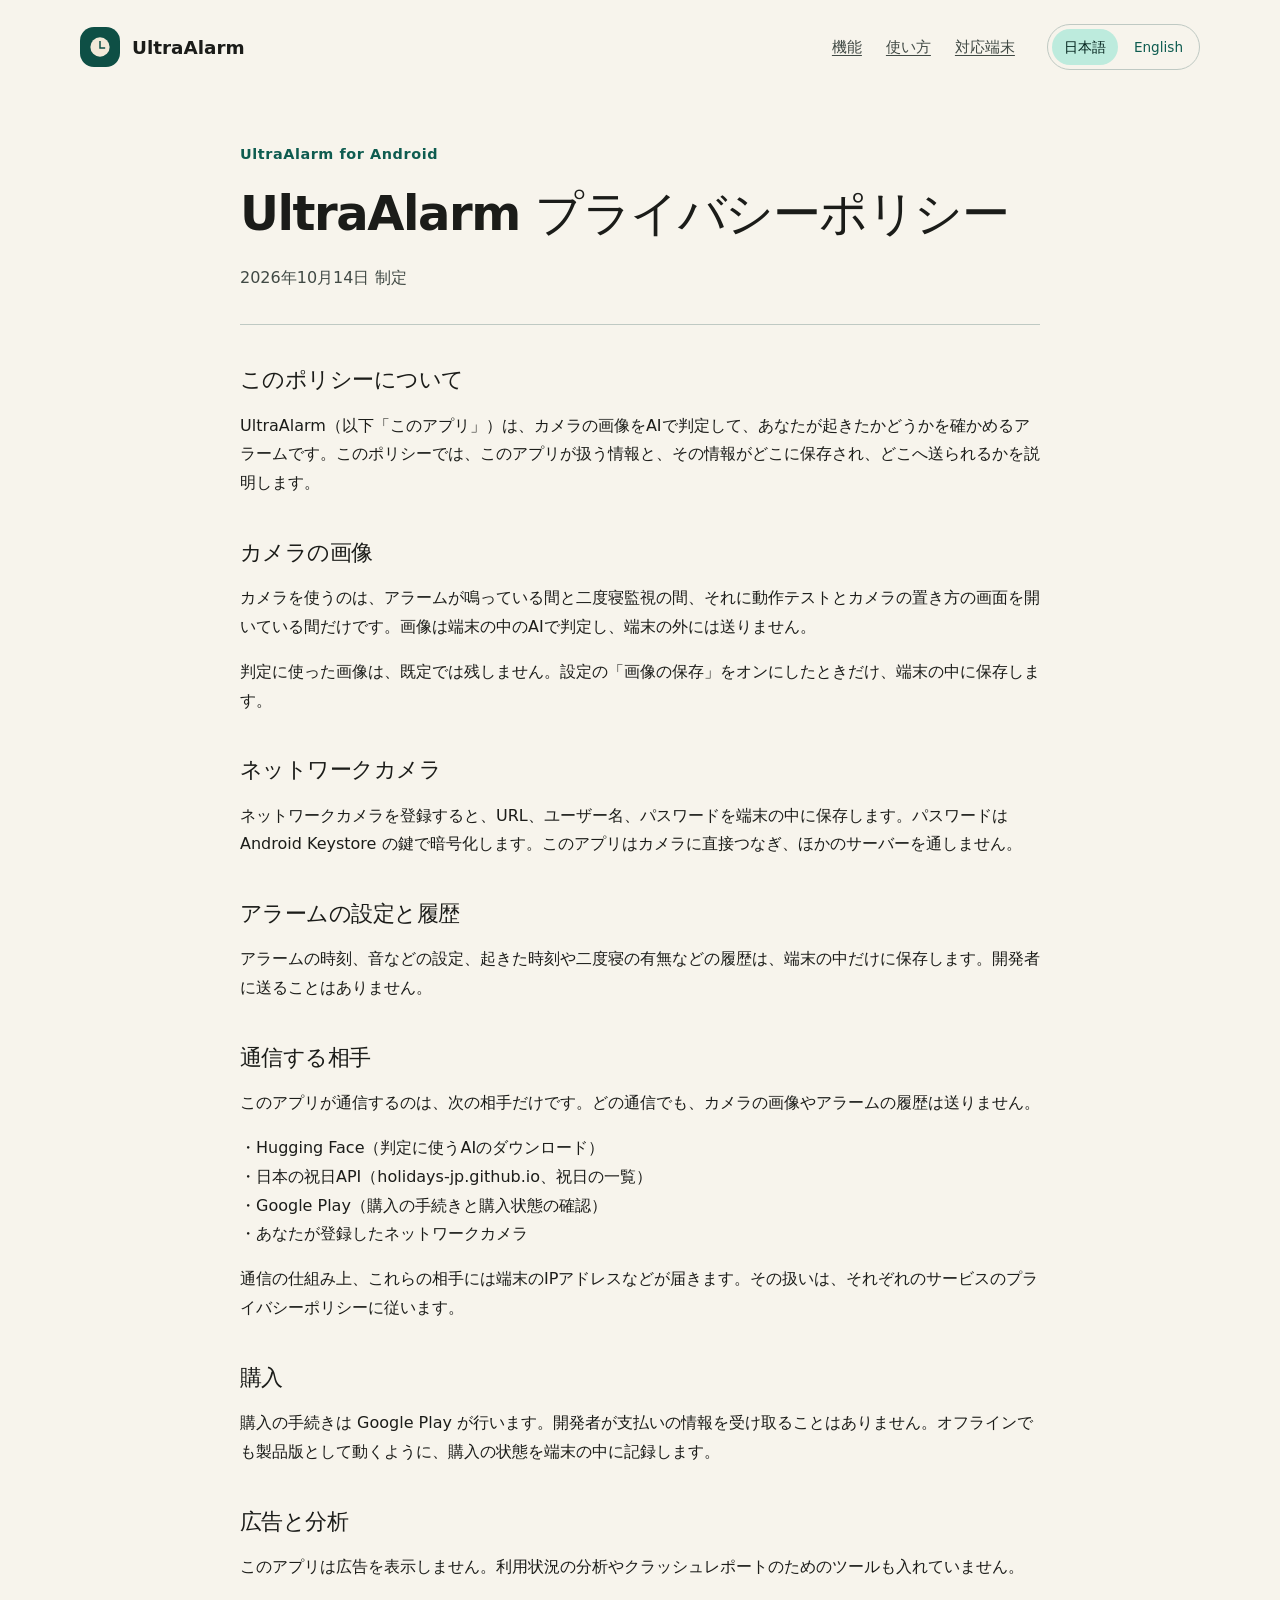
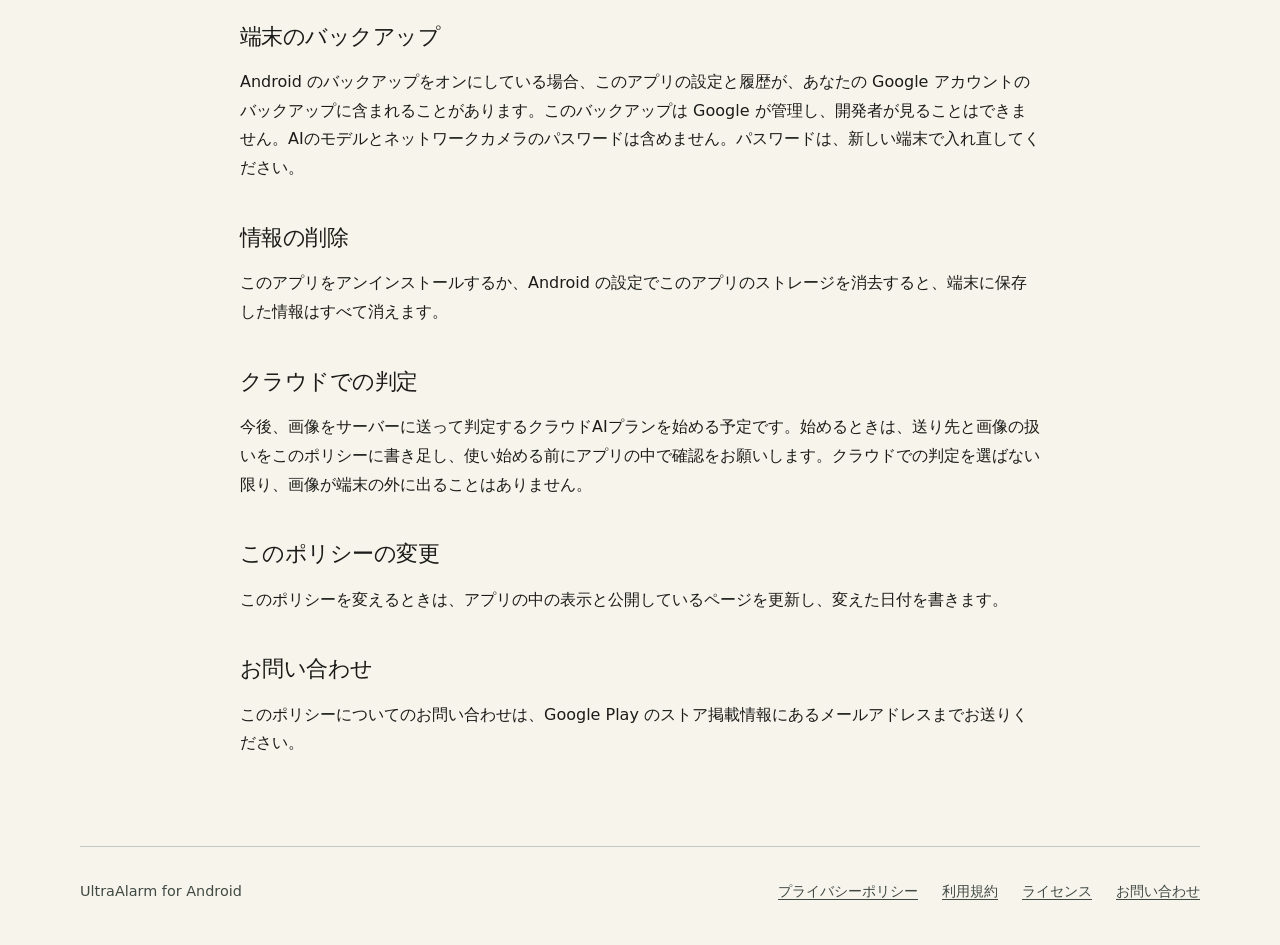
==== privacy.html @ 55086f0c "UltraAlarm の公式サイトを作る（日本語・英語、プライバシーポリシー、利用規約、ライセンス、問い合わせ） Co-Authored-By: Claude Opus 5.5 (1M context" ====
<!doctype html>
<html lang="ja">
<head>
  <meta charset="utf-8">
  <meta name="viewport" content="width=device-width, initial-scale=1">
  <meta name="color-scheme" content="light dark">
  <meta name="application-name" content="UltraAlarm for Android">
  <meta name="description" content="UltraAlarm が扱うカメラ画像、アラームの設定と履歴、購入情報などのプライバシーポリシーです。">
  <title>UltraAlarm プライバシーポリシー | UltraAlarm for Android</title>
  <link rel="icon" type="image/svg+xml" href="assets/icon.svg">
  <link rel="stylesheet" href="assets/style.css">
  <link rel="alternate" hreflang="ja" href="privacy.html">
  <link rel="alternate" hreflang="en" href="en/privacy.html">
</head>
<body>
  <a class="skip-link" href="#main">本文へ</a>
  <header class="site-header shell">
    <a class="brand" href="index.html"><img src="assets/icon.svg" width="108" height="108" alt="">UltraAlarm</a>
    <nav class="header-nav" aria-label="メインメニュー"><a href="index.html#features">機能</a><a href="index.html#setup">使い方</a><a href="index.html#phones">対応端末</a></nav>
    <nav class="languages" aria-label="言語"><span lang="ja" aria-current="true">日本語</span><a href="en/privacy.html" lang="en" hreflang="en">English</a></nav>
  </header>
  <main id="main" class="shell" tabindex="-1">
    <article class="document">
      <header class="page-heading">
        <p class="eyebrow">UltraAlarm for Android</p>
        <h1>UltraAlarm プライバシーポリシー</h1>
        <p>2026年10月14日 制定</p>
      </header>
      <div class="prose">
        <h2>このポリシーについて</h2>
        <p>UltraAlarm（以下「このアプリ」）は、カメラの画像をAIで判定して、あなたが起きたかどうかを確かめるアラームです。このポリシーでは、このアプリが扱う情報と、その情報がどこに保存され、どこへ送られるかを説明します。</p>
        <h2>カメラの画像</h2>
        <p>カメラを使うのは、アラームが鳴っている間と二度寝監視の間、それに動作テストとカメラの置き方の画面を開いている間だけです。画像は端末の中のAIで判定し、端末の外には送りません。</p>
        <p>判定に使った画像は、既定では残しません。設定の「画像の保存」をオンにしたときだけ、端末の中に保存します。</p>
        <h2>ネットワークカメラ</h2>
        <p>ネットワークカメラを登録すると、URL、ユーザー名、パスワードを端末の中に保存します。パスワードは Android Keystore の鍵で暗号化します。このアプリはカメラに直接つなぎ、ほかのサーバーを通しません。</p>
        <h2>アラームの設定と履歴</h2>
        <p>アラームの時刻、音などの設定、起きた時刻や二度寝の有無などの履歴は、端末の中だけに保存します。開発者に送ることはありません。</p>
        <h2>通信する相手</h2>
        <p>このアプリが通信するのは、次の相手だけです。どの通信でも、カメラの画像やアラームの履歴は送りません。</p>
        <ul class="policy-parties">
          <li>・Hugging Face（判定に使うAIのダウンロード）</li>
          <li>・日本の祝日API（holidays-jp.github.io、祝日の一覧）</li>
          <li>・Google Play（購入の手続きと購入状態の確認）</li>
          <li>・あなたが登録したネットワークカメラ</li>
        </ul>
        <p>通信の仕組み上、これらの相手には端末のIPアドレスなどが届きます。その扱いは、それぞれのサービスのプライバシーポリシーに従います。</p>
        <h2>購入</h2>
        <p>購入の手続きは Google Play が行います。開発者が支払いの情報を受け取ることはありません。オフラインでも製品版として動くように、購入の状態を端末の中に記録します。</p>
        <h2>広告と分析</h2>
        <p>このアプリは広告を表示しません。利用状況の分析やクラッシュレポートのためのツールも入れていません。</p>
        <h2>端末のバックアップ</h2>
        <p>Android のバックアップをオンにしている場合、このアプリの設定と履歴が、あなたの Google アカウントのバックアップに含まれることがあります。このバックアップは Google が管理し、開発者が見ることはできません。AIのモデルとネットワークカメラのパスワードは含めません。パスワードは、新しい端末で入れ直してください。</p>
        <h2>情報の削除</h2>
        <p>このアプリをアンインストールするか、Android の設定でこのアプリのストレージを消去すると、端末に保存した情報はすべて消えます。</p>
        <h2>クラウドでの判定</h2>
        <p>今後、画像をサーバーに送って判定するクラウドAIプランを始める予定です。始めるときは、送り先と画像の扱いをこのポリシーに書き足し、使い始める前にアプリの中で確認をお願いします。クラウドでの判定を選ばない限り、画像が端末の外に出ることはありません。</p>
        <h2>このポリシーの変更</h2>
        <p>このポリシーを変えるときは、アプリの中の表示と公開しているページを更新し、変えた日付を書きます。</p>
        <h2>お問い合わせ</h2>
        <p>このポリシーについてのお問い合わせは、Google Play のストア掲載情報にあるメールアドレスまでお送りください。</p>
      </div>
    </article>
  </main>
  <footer class="site-footer shell">
    <p>UltraAlarm for Android</p>
    <nav class="footer-links" aria-label="サイト情報"><a href="privacy.html" aria-current="page">プライバシーポリシー</a><a href="terms.html">利用規約</a><a href="licenses.html">ライセンス</a><a href="contact.html">お問い合わせ</a></nav>
  </footer>
</body>
</html>
---- assets/style.css ----
:root {
  color-scheme: light dark;
  --background: #f7f4ec;
  --surface: #ece9df;
  --text: #1b1c19;
  --muted: #404944;
  --primary: #0e5c50;
  --on-primary: #ffffff;
  --container: #bdebdd;
  --on-container: #00201a;
  --outline: #bfc9c3;
  --accent: #ffdbc8;
  --on-accent: #341000;
  --hero: #0e4f45;
  --on-hero: #f2e9d8;
  font-family: system-ui, -apple-system, BlinkMacSystemFont, "Segoe UI", "Noto Sans JP", sans-serif;
  color: var(--text);
  background: var(--background);
  line-height: 1.8;
  font-synthesis: none;
  -webkit-text-size-adjust: 100%;
}

@media (prefers-color-scheme: dark) {
  :root {
    --background: #111412;
    --surface: #1d201e;
    --text: #e1e3df;
    --muted: #bfc9c3;
    --primary: #7fd6c2;
    --on-primary: #00382f;
    --container: #0b4a40;
    --on-container: #bdebdd;
    --outline: #404944;
    --accent: #7a3500;
    --on-accent: #ffdbc8;
  }
}

* { box-sizing: border-box; }
body { margin: 0; }
img { display: block; max-width: 100%; height: auto; }
a { color: var(--primary); text-underline-offset: .22em; text-decoration-thickness: .075em; }
a:hover { text-decoration-thickness: .14em; }
a:focus-visible, [tabindex]:focus-visible { outline: 3px solid var(--primary); outline-offset: 5px; border-radius: 4px; }
h1, h2, h3, p { margin: 0; }
h1, h2, h3 { font-weight: 750; line-height: 1.4; overflow-wrap: anywhere; }
p + p { margin-top: 1em; }
h2 { font-size: clamp(1.5rem, 3vw, 2.15rem); letter-spacing: -.025em; }
h3 { font-size: 1.2rem; }
[id] { scroll-margin-top: 2rem; }
.shell { width: min(1120px, calc(100% - 48px)); margin-inline: auto; }
.skip-link { position: absolute; top: -100px; left: 24px; padding: 12px 20px; background: var(--container); z-index: 2; }
.skip-link:focus { top: 12px; }
.site-header { display: flex; align-items: center; flex-wrap: wrap; gap: 16px 32px; padding-block: 24px; }
.brand { display: inline-flex; align-items: center; gap: 12px; font-size: 1.15rem; font-weight: 750; color: var(--text); text-decoration: none; }
.brand img { width: 40px; border-radius: 14px; }
.header-nav { display: flex; flex-wrap: wrap; gap: 8px 24px; margin-left: auto; }
.header-nav a { color: var(--muted); font-size: .95rem; padding-block: 8px; }
.languages { display: inline-flex; align-items: center; gap: 4px; padding: 4px; border: 1px solid var(--outline); border-radius: 999px; font-size: .85rem; line-height: 1.5; }
.languages a, .languages span { padding: 8px 12px; }
.languages a { text-decoration: none; }
.languages span { color: var(--on-container); background: var(--container); border-radius: 999px; font-weight: 700; }
.hero { display: grid; grid-template-columns: 1fr auto; align-items: center; gap: 48px; padding: clamp(32px, 6vw, 72px); border-radius: 48px; background: var(--hero); color: var(--on-hero); }
.eyebrow { font-size: .9rem; font-weight: 700; letter-spacing: .04em; }
.hero h1 { font-size: clamp(2rem, 4.2vw, 3.3rem); letter-spacing: -.035em; margin-block: 20px 24px; }
.hero p { max-width: 40em; }
.hero .hero-mark { width: 168px; border-radius: 48px; }
.hero-actions { display: flex; flex-wrap: wrap; align-items: center; gap: 16px 24px; margin-top: 32px; }
.button { display: inline-flex; align-items: center; justify-content: center; min-height: 52px; padding: 12px 24px; border-radius: 999px; font-weight: 700; text-decoration: none; line-height: 1.5; }
.button:active { border-radius: 16px; }
.hero .button { background: var(--on-hero); color: var(--hero); }
.hero a:focus-visible { outline-color: var(--on-hero); }
.hero .text-link { color: var(--on-hero); }
.section { margin-top: 88px; }
.section-heading { display: grid; grid-template-columns: 1fr 1.25fr; gap: 24px 48px; align-items: start; margin-bottom: 32px; }
.section-heading > p { color: var(--muted); }
.feature-list { margin: 0; padding: 0; list-style: none; overflow: hidden; border-radius: 32px; }
.feature-list li { display: grid; grid-template-columns: 1fr 1.25fr; gap: 16px 48px; padding: 28px 32px; background: var(--surface); }
.feature-list li + li { margin-top: 2px; }
.feature-list p { color: var(--muted); }
.feature-list li:last-child { background: var(--container); }
.feature-list li:last-child h3, .feature-list li:last-child p { color: var(--on-container); }
.feature-list p a { color: inherit; }
.steps { display: grid; grid-template-columns: repeat(3, 1fr); gap: 32px; padding: 0; margin: 32px 0 0; list-style: none; counter-reset: step; }
.steps li { counter-increment: step; }
.steps li::before { content: counter(step, decimal-leading-zero); display: flex; align-items: center; justify-content: center; width: 52px; height: 52px; margin-bottom: 20px; border-radius: 18px; background: var(--accent); color: var(--on-accent); font-weight: 750; font-size: 1.15rem; }
.steps p { margin-top: 12px; color: var(--muted); }
.requirements { border-radius: 40px; padding: clamp(24px, 5vw, 48px); background: var(--container); color: var(--on-container); }
.requirements .section-heading { margin-bottom: 24px; }
.requirements .section-heading > p { color: inherit; }
.requirements dl { margin: 0; }
.requirements dl > div { display: grid; grid-template-columns: 1fr 2fr; gap: 12px 32px; padding-block: 20px; border-top: 1px solid var(--primary); }
.requirements dt { font-weight: 700; }
.requirements dd { margin: 0; }
.requirements .note { margin-top: 24px; }
.requirements a { color: inherit; }
.site-footer { display: flex; flex-wrap: wrap; justify-content: space-between; align-items: start; gap: 24px; margin-top: 88px; padding-block: 32px 40px; border-top: 1px solid var(--outline); color: var(--muted); font-size: .9rem; }
.footer-links { display: flex; flex-wrap: wrap; gap: 12px 24px; }
.footer-links a { color: inherit; }
.footer-links a[aria-current] { font-weight: 700; }
.document { max-width: 800px; margin: 48px auto 0; }
.page-heading { padding-bottom: 32px; margin-bottom: 40px; border-bottom: 1px solid var(--outline); }
.page-heading .eyebrow { color: var(--primary); margin-bottom: 12px; }
.page-heading h1 { font-size: clamp(1.9rem, 5vw, 3rem); letter-spacing: -.03em; }
.page-heading > p:last-child:not(.eyebrow) { margin-top: 16px; color: var(--muted); }
.prose h2 { margin-top: 40px; margin-bottom: 16px; font-size: 1.35rem; }
.prose h2:first-child { margin-top: 0; }
.prose ul { padding-left: 1.5em; }
.prose li + li { margin-top: 8px; }
.prose p, .prose li { overflow-wrap: anywhere; }
.prose .policy-parties { list-style: none; padding: 0; }
.policy-parties li + li { margin-top: 0; }
.license-document { max-width: 960px; }
.table-scroll { overflow-x: auto; margin-block: 24px; border: 1px solid var(--outline); border-radius: 24px; }
table { width: 100%; border-collapse: collapse; text-align: left; font-size: .95rem; line-height: 1.6; }
caption { text-align: left; padding: 16px 20px; font-weight: 700; background: var(--surface); }
th, td { padding: 16px 20px; vertical-align: top; border-top: 1px solid var(--outline); }
th { font-weight: 700; background: var(--surface); }
td { min-width: 140px; }
td small { display: block; margin-top: 6px; color: var(--muted); font-size: .85rem; }
.contact-block { padding: 28px 32px; background: var(--container); color: var(--on-container); border-radius: 28px; }
.contact-block h2 { margin: 0 0 12px; }
.contact-block a { color: inherit; }
.contact-block p { font-size: 1.2rem; font-weight: 700; }
.document-short { min-height: 40vh; }

@media (max-width: 800px) {
  .hero { grid-template-columns: 1fr; gap: 32px; }
  .hero .hero-mark { display: none; }
  .section-heading { grid-template-columns: 1fr; gap: 16px; }
  .steps { gap: 24px; }
  .requirements dl > div { grid-template-columns: 1fr 1.5fr; }
}

@media (max-width: 600px) {
  .shell { width: calc(100% - 40px); }
  .site-header { gap: 16px; padding-block: 20px; }
  .brand { margin-right: auto; font-size: 1.05rem; }
  .brand img { width: 32px; border-radius: 11px; }
  .header-nav { order: 3; width: 100%; margin: 0; gap: 24px; }
  .header-nav a { padding-block: 0; }
  .languages { font-size: .8rem; }
  .languages a, .languages span { padding: 7px 9px; }
  .hero { padding: 32px 24px; border-radius: 32px; }
  .hero h1 { font-size: 2rem; }
  .hero-actions { align-items: start; flex-direction: column; gap: 20px; }
  .section { margin-top: 56px; }
  .feature-list { border-radius: 28px; }
  .feature-list li { grid-template-columns: 1fr; gap: 12px; padding: 24px; }
  .steps { grid-template-columns: 1fr; gap: 32px; }
  .steps li::before { margin-bottom: 12px; }
  .requirements { border-radius: 32px; }
  .requirements dl > div { grid-template-columns: 1fr; gap: 8px; }
  .site-footer { margin-top: 56px; }
  .footer-links { gap: 12px 20px; }
  .document { margin-top: 32px; }
  .contact-block { padding: 24px; }
  th, td { padding: 12px 16px; }
}
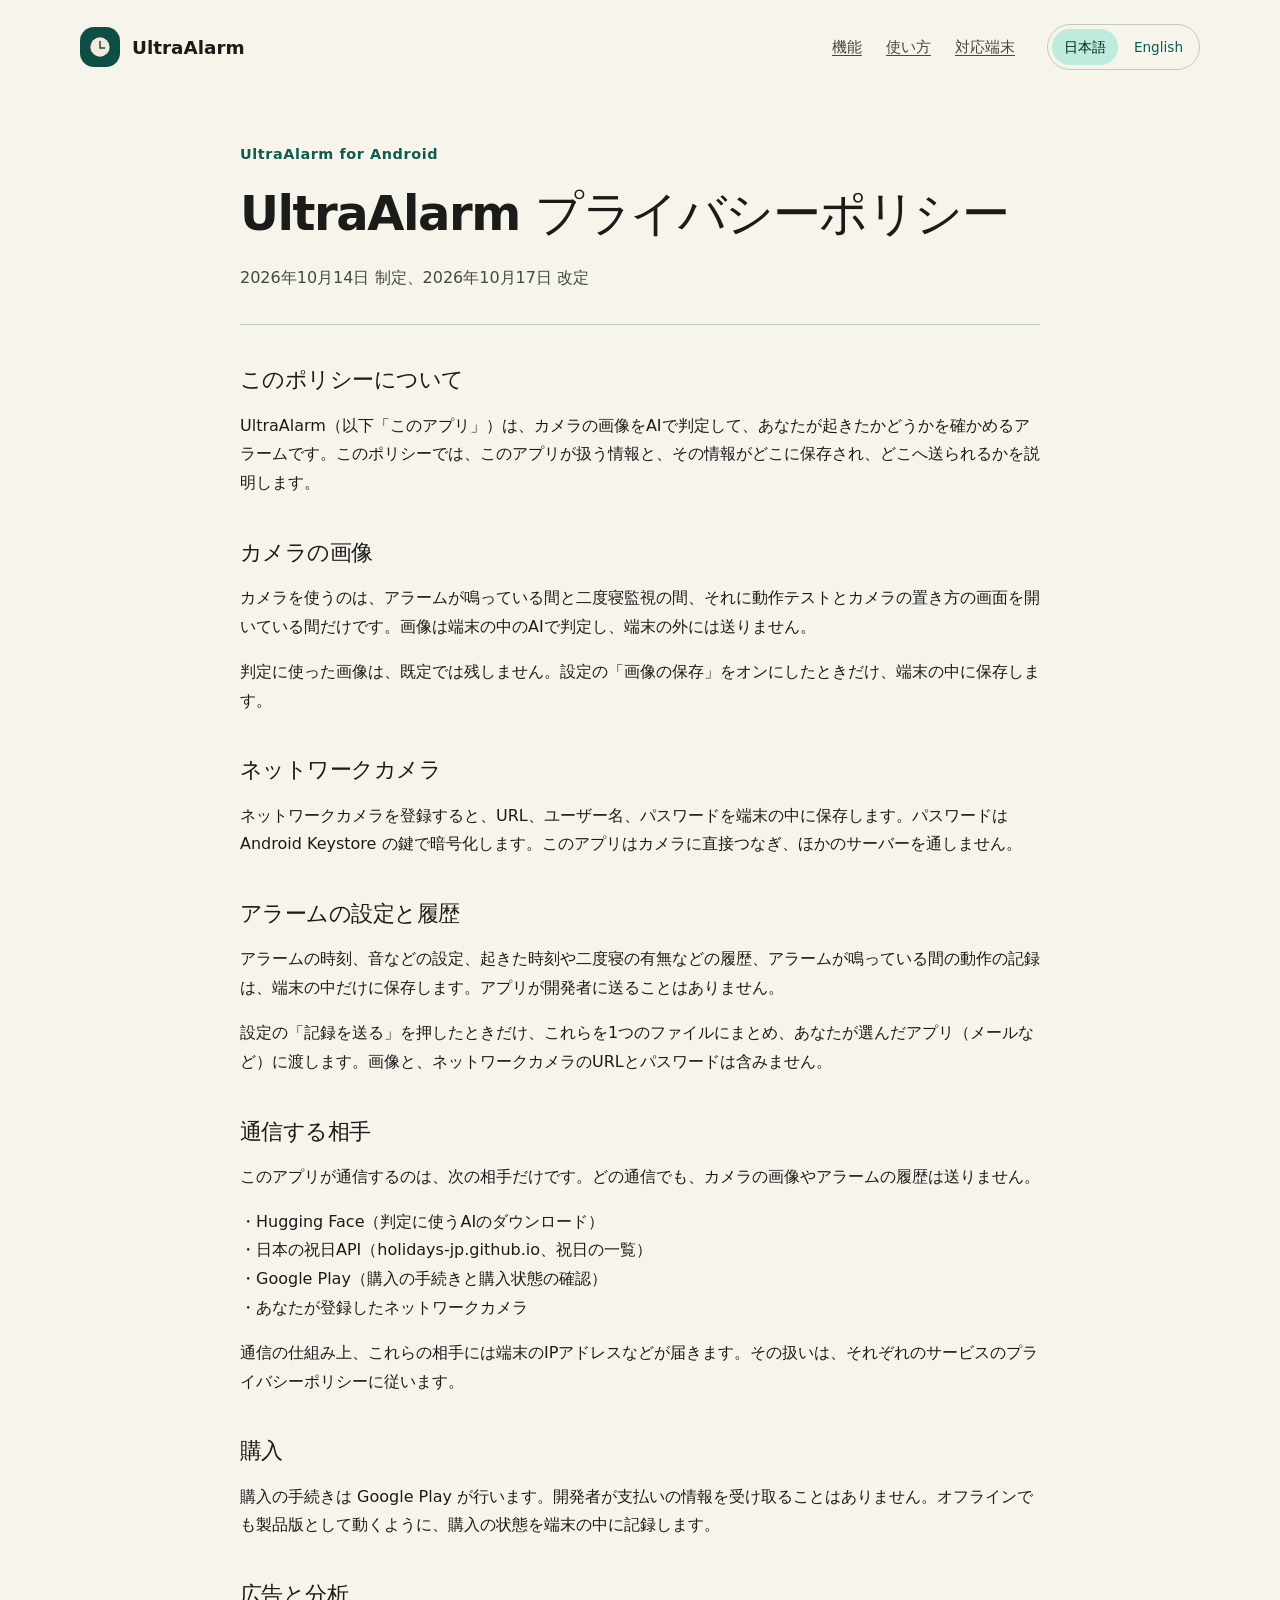
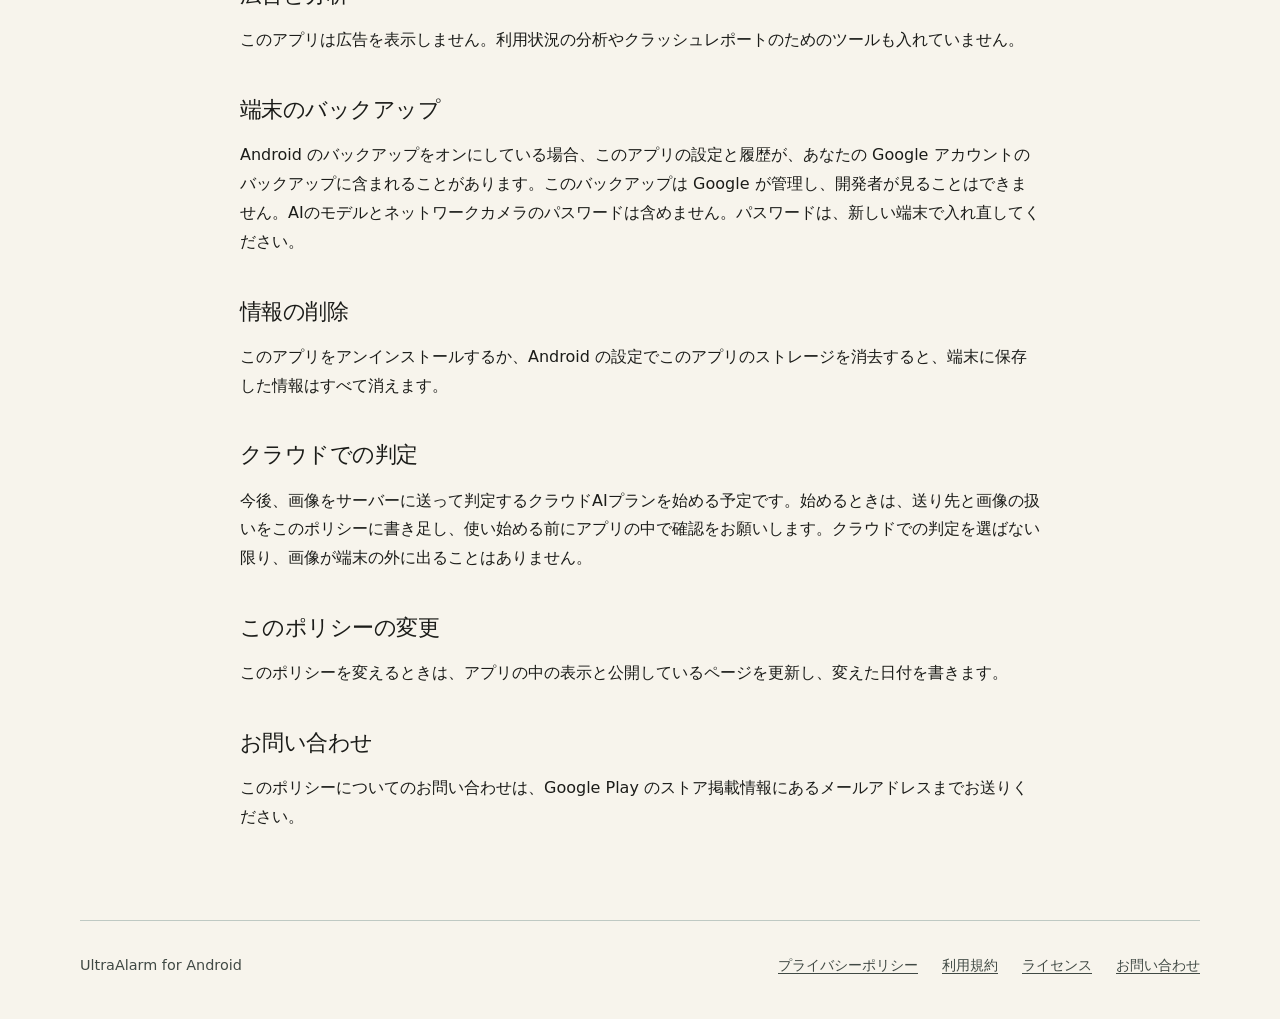
==== commit 0b3520c4: "プライバシーポリシーを 10/17 の改定に合わせる Co-Authored-By: Claude Opus 5.5 (1M context) <noreply@anthropic.com>" ====
--- a/privacy.html
+++ b/privacy.html
@@ -24,7 +24,7 @@
       <header class="page-heading">
         <p class="eyebrow">UltraAlarm for Android</p>
         <h1>UltraAlarm プライバシーポリシー</h1>
-        <p>2026年10月14日 制定</p>
+        <p>2026年10月14日 制定、2026年10月17日 改定</p>
       </header>
       <div class="prose">
         <h2>このポリシーについて</h2>
@@ -35,7 +35,8 @@
         <h2>ネットワークカメラ</h2>
         <p>ネットワークカメラを登録すると、URL、ユーザー名、パスワードを端末の中に保存します。パスワードは Android Keystore の鍵で暗号化します。このアプリはカメラに直接つなぎ、ほかのサーバーを通しません。</p>
         <h2>アラームの設定と履歴</h2>
-        <p>アラームの時刻、音などの設定、起きた時刻や二度寝の有無などの履歴は、端末の中だけに保存します。開発者に送ることはありません。</p>
+        <p>アラームの時刻、音などの設定、起きた時刻や二度寝の有無などの履歴、アラームが鳴っている間の動作の記録は、端末の中だけに保存します。アプリが開発者に送ることはありません。</p>
+        <p>設定の「記録を送る」を押したときだけ、これらを1つのファイルにまとめ、あなたが選んだアプリ（メールなど）に渡します。画像と、ネットワークカメラのURLとパスワードは含みません。</p>
         <h2>通信する相手</h2>
         <p>このアプリが通信するのは、次の相手だけです。どの通信でも、カメラの画像やアラームの履歴は送りません。</p>
         <ul class="policy-parties">
